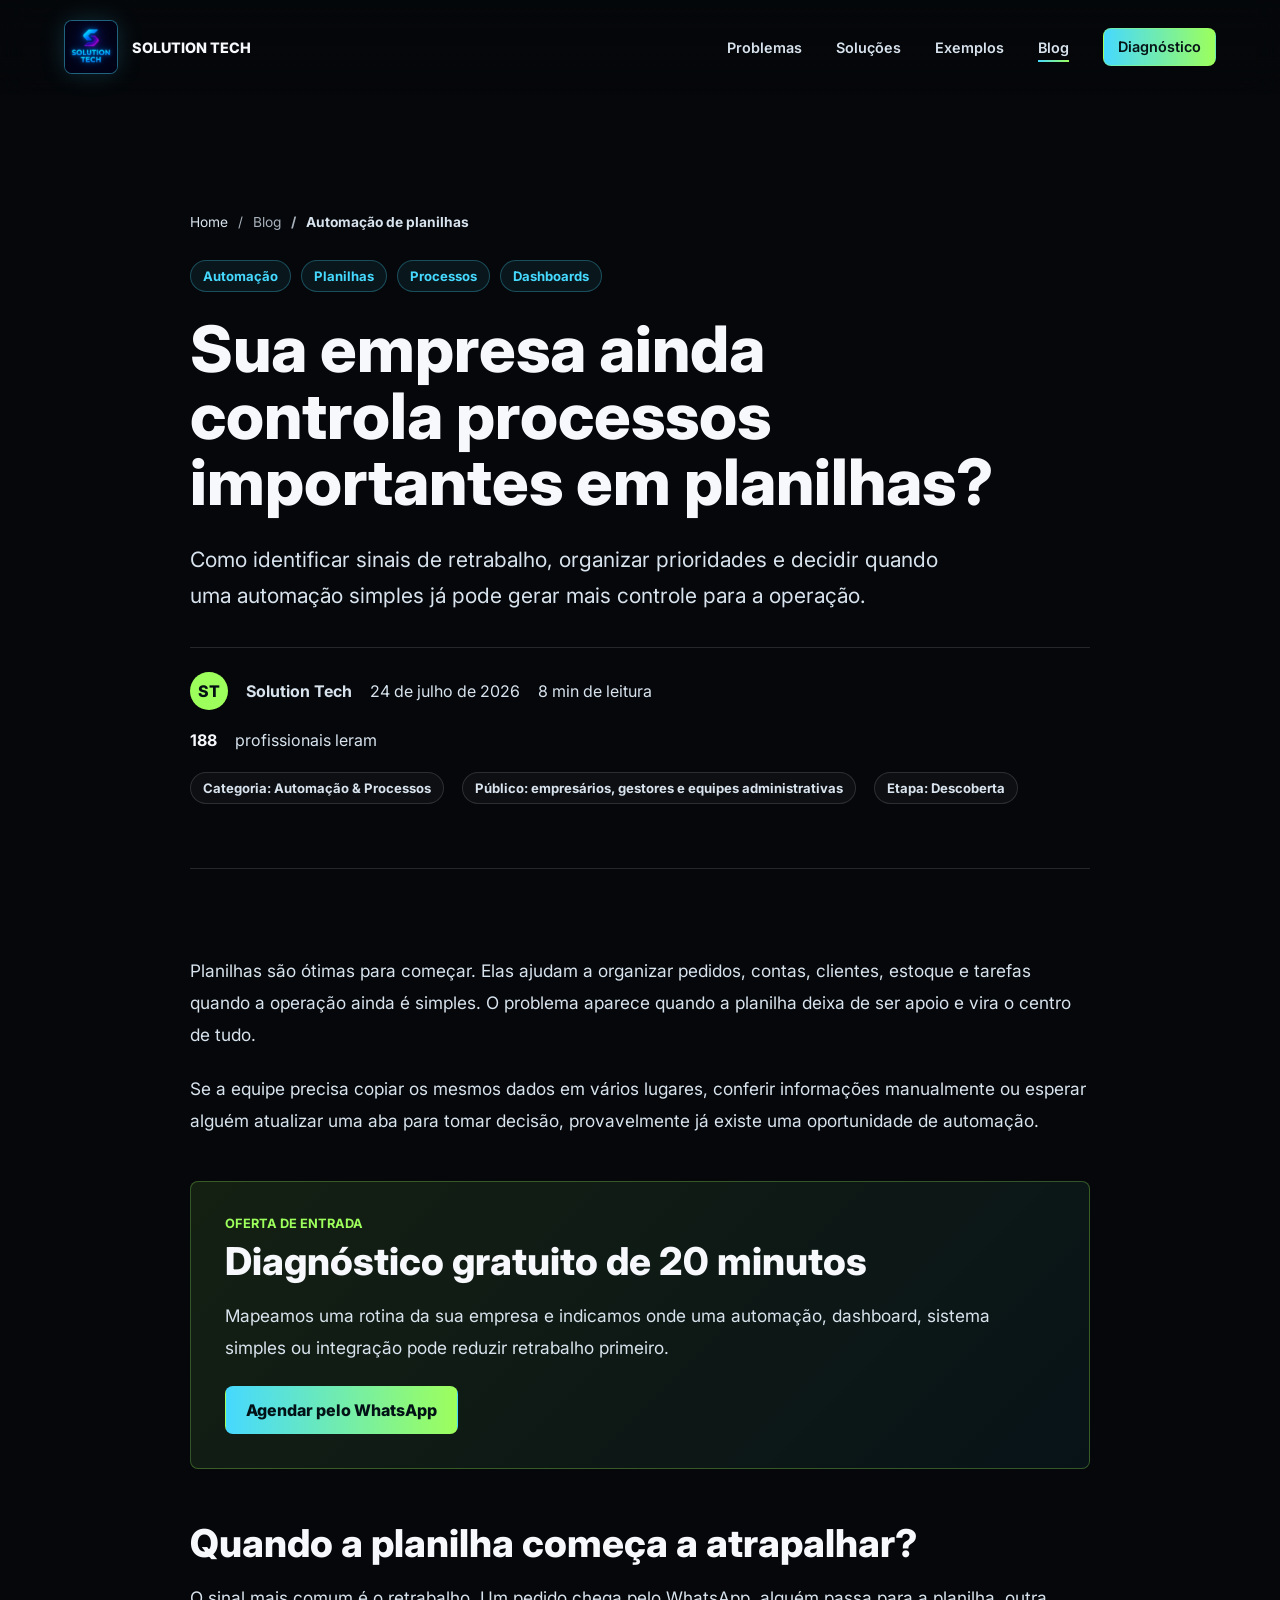
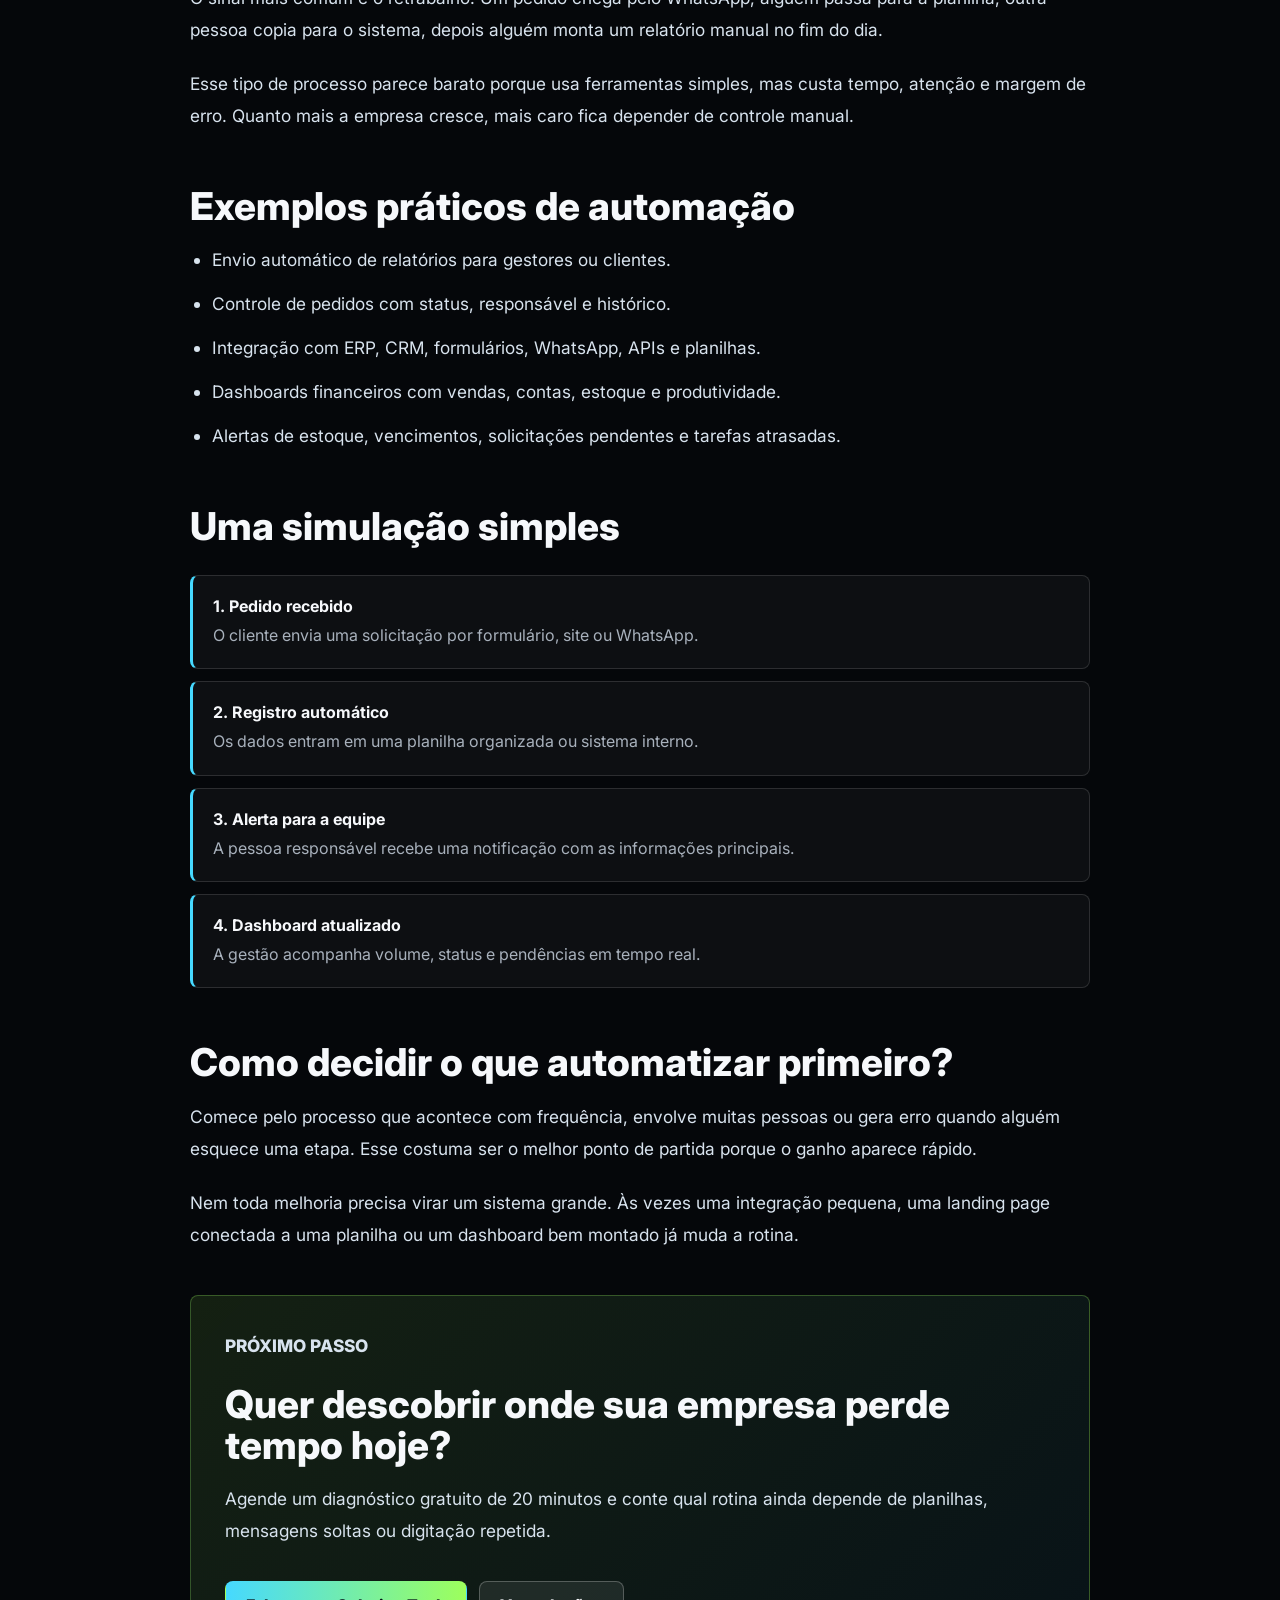
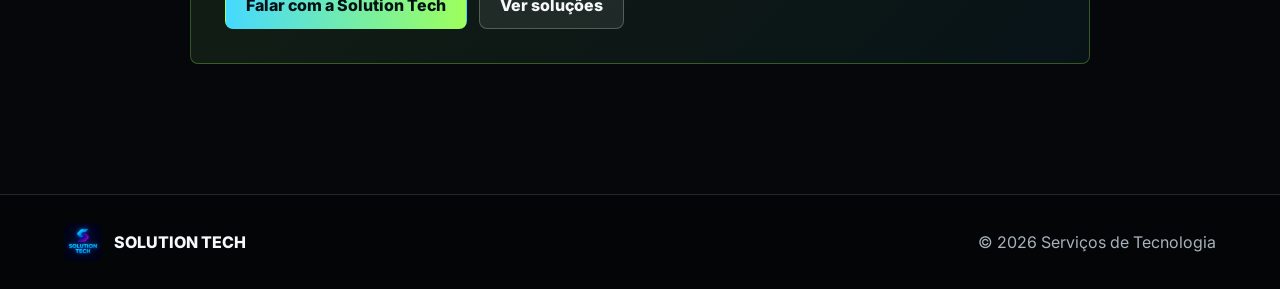
==== blog.html @ 99405297 "Add blog page" ====
<!DOCTYPE html>
<html lang="pt-BR">
<head>
  <meta charset="UTF-8">
  <meta name="viewport" content="width=device-width, initial-scale=1.0">
  <meta name="description" content="Artigo da Solution Tech sobre como identificar processos em planilhas que podem ser automatizados para reduzir retrabalho e melhorar a gestão.">
  <title>Quando automatizar processos em planilhas? | Blog Solution Tech</title>
  <link rel="preconnect" href="https://fonts.googleapis.com">
  <link rel="preconnect" href="https://fonts.gstatic.com" crossorigin>
  <link href="https://fonts.googleapis.com/css2?family=Inter:wght@400;500;600;700;800&display=swap" rel="stylesheet">
  <link rel="stylesheet" href="styles.css">
</head>
<body>
  <header class="site-header is-scrolled" data-header>
    <a class="brand" href="index.html#inicio" aria-label="SOLUTION TECH">
      <span class="brand-mark">
        <img src="assets/solution-tech-logo.png" alt="">
      </span>
      <span>SOLUTION TECH</span>
    </a>

    <button class="nav-toggle" type="button" aria-label="Abrir menu" aria-expanded="false" data-nav-toggle>
      <span></span>
      <span></span>
      <span></span>
    </button>

    <nav class="site-nav" data-nav>
      <a href="index.html#problemas">Problemas</a>
      <a href="index.html#servicos">Soluções</a>
      <a href="index.html#exemplos">Exemplos</a>
      <a href="blog.html" class="is-active">Blog</a>
      <a class="nav-cta" href="index.html#contato">Diagnóstico</a>
    </nav>
  </header>

  <main class="blog-page">
    <article class="blog-article">
      <header class="blog-hero">
        <nav class="breadcrumbs" aria-label="Caminho da página">
          <a href="index.html">Home</a>
          <span>Blog</span>
          <strong>Automação de planilhas</strong>
        </nav>

        <div class="keyword-row" aria-label="Palavras-chave do artigo">
          <span>Automação</span>
          <span>Planilhas</span>
          <span>Processos</span>
          <span>Dashboards</span>
        </div>

        <h1>Sua empresa ainda controla processos importantes em planilhas?</h1>
        <p class="blog-subtitle">
          Como identificar sinais de retrabalho, organizar prioridades e decidir quando uma automação simples já pode gerar mais controle para a operação.
        </p>

        <div class="article-meta">
          <div class="author-badge" aria-hidden="true">ST</div>
          <strong>Solution Tech</strong>
          <span>24 de julho de 2026</span>
          <span>8 min de leitura</span>
        </div>

        <div class="read-counter" data-read-counter data-read-base="187">
          <strong data-read-count>187</strong>
          <span>profissionais leram</span>
        </div>

        <div class="article-taxonomy">
          <span>Categoria: Automação & Processos</span>
          <span>Público: empresários, gestores e equipes administrativas</span>
          <span>Etapa: Descoberta</span>
        </div>
      </header>

      <div class="article-body">
        <p>
          Planilhas são ótimas para começar. Elas ajudam a organizar pedidos, contas, clientes, estoque e tarefas quando a operação ainda é simples. O problema aparece quando a planilha deixa de ser apoio e vira o centro de tudo.
        </p>
        <p>
          Se a equipe precisa copiar os mesmos dados em vários lugares, conferir informações manualmente ou esperar alguém atualizar uma aba para tomar decisão, provavelmente já existe uma oportunidade de automação.
        </p>

        <section class="article-callout">
          <strong>Oferta de entrada</strong>
          <h2>Diagnóstico gratuito de 20 minutos</h2>
          <p>Mapeamos uma rotina da sua empresa e indicamos onde uma automação, dashboard, sistema simples ou integração pode reduzir retrabalho primeiro.</p>
          <a class="button button-primary" href="https://wa.me/5517992321782?text=Ol%C3%A1%2C%20li%20o%20artigo%20da%20SOLUTION%20TECH%20sobre%20automa%C3%A7%C3%A3o%20de%20planilhas.%20Gostaria%20de%20agendar%20um%20diagn%C3%B3stico%20gratuito%20de%2020%20minutos." target="_blank" rel="noreferrer">Agendar pelo WhatsApp</a>
        </section>

        <h2>Quando a planilha começa a atrapalhar?</h2>
        <p>
          O sinal mais comum é o retrabalho. Um pedido chega pelo WhatsApp, alguém passa para a planilha, outra pessoa copia para o sistema, depois alguém monta um relatório manual no fim do dia.
        </p>
        <p>
          Esse tipo de processo parece barato porque usa ferramentas simples, mas custa tempo, atenção e margem de erro. Quanto mais a empresa cresce, mais caro fica depender de controle manual.
        </p>

        <h2>Exemplos práticos de automação</h2>
        <ul>
          <li>Envio automático de relatórios para gestores ou clientes.</li>
          <li>Controle de pedidos com status, responsável e histórico.</li>
          <li>Integração com ERP, CRM, formulários, WhatsApp, APIs e planilhas.</li>
          <li>Dashboards financeiros com vendas, contas, estoque e produtividade.</li>
          <li>Alertas de estoque, vencimentos, solicitações pendentes e tarefas atrasadas.</li>
        </ul>

        <h2>Uma simulação simples</h2>
        <div class="article-flow">
          <div><strong>1. Pedido recebido</strong><span>O cliente envia uma solicitação por formulário, site ou WhatsApp.</span></div>
          <div><strong>2. Registro automático</strong><span>Os dados entram em uma planilha organizada ou sistema interno.</span></div>
          <div><strong>3. Alerta para a equipe</strong><span>A pessoa responsável recebe uma notificação com as informações principais.</span></div>
          <div><strong>4. Dashboard atualizado</strong><span>A gestão acompanha volume, status e pendências em tempo real.</span></div>
        </div>

        <h2>Como decidir o que automatizar primeiro?</h2>
        <p>
          Comece pelo processo que acontece com frequência, envolve muitas pessoas ou gera erro quando alguém esquece uma etapa. Esse costuma ser o melhor ponto de partida porque o ganho aparece rápido.
        </p>
        <p>
          Nem toda melhoria precisa virar um sistema grande. Às vezes uma integração pequena, uma landing page conectada a uma planilha ou um dashboard bem montado já muda a rotina.
        </p>

        <section class="article-cta">
          <p class="eyebrow">Próximo passo</p>
          <h2>Quer descobrir onde sua empresa perde tempo hoje?</h2>
          <p>Agende um diagnóstico gratuito de 20 minutos e conte qual rotina ainda depende de planilhas, mensagens soltas ou digitação repetida.</p>
          <div class="hero-actions">
            <a class="button button-primary" href="https://wa.me/5517992321782?text=Ol%C3%A1%2C%20lemos%20o%20blog%20da%20SOLUTION%20TECH%20e%20queremos%20entender%20como%20automatizar%20uma%20rotina%20da%20nossa%20empresa." target="_blank" rel="noreferrer">Falar com a Solution Tech</a>
            <a class="button button-secondary" href="index.html#servicos">Ver soluções</a>
          </div>
        </section>
      </div>
    </article>
  </main>

  <footer class="site-footer">
    <span class="footer-brand">
      <img src="assets/solution-tech-logo.png" alt="">
      SOLUTION TECH
    </span>
    <span>© <span data-year></span> Serviços de Tecnologia</span>
  </footer>

  <script src="script.js"></script>
</body>
</html>
---- styles.css ----
:root {
  --bg: #05070a;
  --panel: #0b1015;
  --panel-strong: #111820;
  --line: rgba(255, 255, 255, 0.13);
  --text: #f6f8fb;
  --muted: #a8b1bc;
  --soft: #d8e3ee;
  --cyan: #46d9ff;
  --lime: #9dff5c;
  --amber: #ffbd66;
  --shadow: 0 24px 80px rgba(0, 0, 0, 0.35);
}

* {
  box-sizing: border-box;
}

html {
  scroll-behavior: smooth;
}

body {
  margin: 0;
  font-family: "Inter", Arial, sans-serif;
  color: var(--text);
  background: var(--bg);
  letter-spacing: 0;
}

body.menu-open {
  overflow: hidden;
}

a {
  color: inherit;
  text-decoration: none;
}

img,
svg {
  display: block;
}

button,
input,
select,
textarea {
  font: inherit;
}

.site-header {
  position: fixed;
  top: 0;
  left: 0;
  right: 0;
  z-index: 20;
  display: flex;
  align-items: center;
  justify-content: space-between;
  gap: 24px;
  padding: 20px clamp(20px, 5vw, 72px);
  background: linear-gradient(180deg, rgba(5, 7, 10, 0.86), rgba(5, 7, 10, 0.28));
  backdrop-filter: blur(16px);
  border-bottom: 1px solid transparent;
  transition: border-color 180ms ease, background 180ms ease;
}

.site-header.is-scrolled {
  background: rgba(5, 7, 10, 0.88);
  border-color: var(--line);
}

.brand {
  display: inline-flex;
  align-items: center;
  gap: 14px;
  min-width: max-content;
  font-size: 0.9rem;
  font-weight: 800;
}

.brand-mark {
  display: grid;
  width: 54px;
  height: 54px;
  place-items: center;
  overflow: hidden;
  border: 1px solid rgba(70, 217, 255, 0.44);
  border-radius: 8px;
  background: #020718;
  box-shadow: 0 0 24px rgba(70, 217, 255, 0.18);
}

.brand-mark img {
  width: 100%;
  height: 100%;
  object-fit: cover;
}

.site-nav {
  display: flex;
  align-items: center;
  gap: clamp(18px, 3vw, 34px);
  color: var(--soft);
  font-size: 0.9rem;
  font-weight: 600;
}

.site-nav a {
  position: relative;
  padding: 6px 0;
}

.site-nav .nav-cta {
  min-height: 38px;
  padding: 9px 14px;
  border: 1px solid rgba(157, 255, 92, 0.42);
  border-radius: 8px;
  color: #061316;
  background: linear-gradient(90deg, var(--cyan), var(--lime));
}

.site-nav a::after {
  position: absolute;
  right: 0;
  bottom: 0;
  left: 0;
  height: 2px;
  content: "";
  background: linear-gradient(90deg, var(--cyan), var(--lime));
  transform: scaleX(0);
  transform-origin: left;
  transition: transform 180ms ease;
}

.site-nav a:hover::after,
.site-nav a.is-active::after {
  transform: scaleX(1);
}

.site-nav .nav-cta::after {
  display: none;
}

.nav-toggle {
  display: none;
  width: 42px;
  height: 42px;
  padding: 0;
  place-items: center;
  border: 1px solid var(--line);
  border-radius: 8px;
  color: var(--text);
  background: rgba(255, 255, 255, 0.04);
}

.nav-toggle span {
  display: block;
  width: 18px;
  height: 2px;
  margin: 3px auto;
  background: currentColor;
}

.hero {
  position: relative;
  min-height: 92svh;
  display: grid;
  align-items: center;
  padding: 120px clamp(20px, 5vw, 72px) 34px;
  overflow: hidden;
  isolation: isolate;
}

.hero-media {
  position: absolute;
  inset: 0;
  z-index: -2;
  width: 100%;
  height: 100%;
  object-fit: cover;
  object-position: center;
}

.hero-shade {
  position: absolute;
  inset: 0;
  z-index: -1;
  background:
    linear-gradient(90deg, rgba(5, 7, 10, 0.95) 0%, rgba(5, 7, 10, 0.78) 38%, rgba(5, 7, 10, 0.3) 100%),
    linear-gradient(180deg, rgba(5, 7, 10, 0.32), rgba(5, 7, 10, 0.92));
}

.hero-content {
  width: min(760px, 100%);
}

.eyebrow {
  margin: 0 0 14px;
  color: var(--lime);
  font-size: 0.78rem;
  font-weight: 800;
  text-transform: uppercase;
}

h1,
h2,
h3,
p {
  overflow-wrap: anywhere;
}

h1 {
  max-width: 760px;
  margin: 0;
  font-size: clamp(2.55rem, 6vw, 5.9rem);
  line-height: 0.98;
  font-weight: 800;
}

h2 {
  margin: 0;
  font-size: clamp(2rem, 4vw, 3.6rem);
  line-height: 1.06;
  font-weight: 800;
}

h3 {
  margin: 0;
  font-size: 1.08rem;
  line-height: 1.25;
}

.hero-copy {
  max-width: 640px;
  margin: 26px 0 0;
  color: var(--soft);
  font-size: clamp(1.02rem, 2vw, 1.25rem);
  line-height: 1.7;
}

.hero-offer {
  max-width: 620px;
  margin: 18px 0 0;
  color: var(--soft);
  line-height: 1.65;
}

.hero-actions {
  display: flex;
  flex-wrap: wrap;
  gap: 12px;
  margin-top: 34px;
}

.hero-checks {
  display: flex;
  flex-wrap: wrap;
  gap: 10px;
  margin: 24px 0 0;
  padding: 0;
  list-style: none;
}

.hero-checks li {
  display: inline-flex;
  align-items: center;
  gap: 8px;
  padding: 9px 12px;
  border: 1px solid rgba(255, 255, 255, 0.14);
  border-radius: 999px;
  color: var(--soft);
  background: rgba(255, 255, 255, 0.06);
}

.hero-checks li::before {
  width: 7px;
  height: 7px;
  border-radius: 999px;
  content: "";
  background: var(--lime);
  box-shadow: 0 0 14px rgba(157, 255, 92, 0.65);
}

.button {
  display: inline-flex;
  min-height: 48px;
  align-items: center;
  justify-content: center;
  padding: 13px 20px;
  border: 1px solid transparent;
  border-radius: 8px;
  font-weight: 800;
  transition: transform 180ms ease, border-color 180ms ease, background 180ms ease;
}

.button:hover {
  transform: translateY(-2px);
}

.button-primary {
  color: #021116;
  background: linear-gradient(90deg, var(--cyan), var(--lime));
}

.button-secondary {
  color: var(--text);
  border-color: rgba(255, 255, 255, 0.24);
  background: rgba(255, 255, 255, 0.08);
}

.hero-metrics {
  align-self: end;
  display: grid;
  grid-template-columns: repeat(3, minmax(0, 1fr));
  gap: 1px;
  width: min(920px, 100%);
  margin-top: 64px;
  border: 1px solid var(--line);
  background: var(--line);
  box-shadow: var(--shadow);
}

.hero-metrics div {
  min-height: 112px;
  padding: 22px;
  background: rgba(5, 7, 10, 0.76);
  backdrop-filter: blur(10px);
}

.hero-metrics strong {
  display: block;
  margin-bottom: 8px;
  color: var(--cyan);
  font-size: 0.9rem;
}

.hero-metrics span {
  color: var(--soft);
  line-height: 1.5;
}

.section,
.section-band {
  padding: clamp(70px, 9vw, 124px) clamp(20px, 5vw, 72px);
}

.section-band {
  background:
    linear-gradient(180deg, rgba(255, 255, 255, 0.02), rgba(255, 255, 255, 0)),
    var(--panel);
  border-top: 1px solid var(--line);
  border-bottom: 1px solid var(--line);
}

.section-inner {
  width: min(1180px, 100%);
  margin: 0 auto;
}

.intro-grid,
.results-grid,
.contact-grid {
  display: grid;
  grid-template-columns: minmax(0, 0.9fr) minmax(0, 1.1fr);
  gap: clamp(28px, 6vw, 86px);
  align-items: start;
}

.intro-grid p,
.proof-grid p,
.contact-grid p {
  margin: 0;
  color: var(--muted);
  font-size: 1.04rem;
  line-height: 1.8;
}

.pain-list {
  display: grid;
  gap: 14px;
}

.pain-list p {
  position: relative;
  padding: 18px 18px 18px 44px;
  border: 1px solid var(--line);
  border-radius: 8px;
  background: rgba(255, 255, 255, 0.035);
}

.pain-list p::before {
  position: absolute;
  top: 22px;
  left: 18px;
  width: 10px;
  height: 10px;
  border-radius: 999px;
  content: "";
  background: var(--amber);
}

.section-heading {
  max-width: 760px;
  margin-bottom: 36px;
}

.section-heading p {
  margin: 16px 0 0;
  color: var(--muted);
  font-size: 1.04rem;
  line-height: 1.75;
}

.service-grid {
  display: grid;
  grid-template-columns: repeat(3, minmax(0, 1fr));
  gap: 16px;
}

.service-card {
  min-height: 328px;
  padding: 28px;
  border: 1px solid var(--line);
  border-radius: 8px;
  background: linear-gradient(180deg, rgba(255, 255, 255, 0.055), rgba(255, 255, 255, 0.02));
  transition: transform 180ms ease, border-color 180ms ease, background 180ms ease;
}

.service-card:hover {
  transform: translateY(-4px);
  border-color: rgba(70, 217, 255, 0.45);
  background: linear-gradient(180deg, rgba(70, 217, 255, 0.1), rgba(255, 255, 255, 0.02));
}

.service-icon {
  display: grid;
  width: 48px;
  height: 48px;
  margin-bottom: 24px;
  place-items: center;
  border: 1px solid rgba(157, 255, 92, 0.34);
  border-radius: 8px;
  color: var(--lime);
  background: rgba(157, 255, 92, 0.08);
}

.service-icon svg {
  width: 26px;
  height: 26px;
  fill: none;
  stroke: currentColor;
  stroke-linecap: round;
  stroke-linejoin: round;
  stroke-width: 1.8;
}

.service-card p,
.steps p,
.proof-panel span {
  color: var(--muted);
  line-height: 1.7;
}

.service-fit {
  display: block;
  margin: 12px 0 12px;
  color: var(--cyan);
  font-size: 0.88rem;
  line-height: 1.5;
}

.example-grid {
  display: grid;
  grid-template-columns: repeat(3, minmax(0, 1fr));
  gap: 16px;
}

.example-grid article {
  min-height: 220px;
  padding: 24px;
  border: 1px solid var(--line);
  border-radius: 8px;
  background: rgba(255, 255, 255, 0.035);
}

.example-grid span {
  display: inline-flex;
  margin-bottom: 18px;
  padding: 7px 10px;
  border: 1px solid rgba(70, 217, 255, 0.28);
  border-radius: 999px;
  color: var(--cyan);
  font-size: 0.78rem;
  font-weight: 800;
}

.example-grid p,
.simulation-grid p,
.automation-flow p {
  color: var(--muted);
  line-height: 1.7;
}

.method-grid {
  display: grid;
  grid-template-columns: minmax(0, 0.8fr) minmax(0, 1.2fr);
  gap: clamp(28px, 6vw, 82px);
}

.steps {
  display: grid;
  gap: 14px;
}

.steps article {
  display: grid;
  grid-template-columns: 54px minmax(0, 1fr);
  gap: 18px;
  padding: 24px;
  border: 1px solid var(--line);
  border-radius: 8px;
  background: rgba(255, 255, 255, 0.035);
}

.steps span {
  display: grid;
  width: 42px;
  height: 42px;
  place-items: center;
  border-radius: 8px;
  color: #041114;
  font-weight: 800;
  background: var(--cyan);
}

.steps p {
  grid-column: 2;
  margin: -6px 0 0;
}

.simulation-grid {
  display: grid;
  grid-template-columns: minmax(0, 0.85fr) minmax(0, 1.15fr);
  gap: clamp(28px, 6vw, 82px);
  align-items: center;
}

.simulation-grid > div:first-child p {
  margin-top: 18px;
}

.automation-flow {
  display: grid;
  gap: 12px;
  counter-reset: flow;
}

.automation-flow article {
  position: relative;
  display: grid;
  grid-template-columns: 48px minmax(0, 1fr);
  gap: 8px 16px;
  padding: 22px;
  border: 1px solid var(--line);
  border-radius: 8px;
  background: linear-gradient(90deg, rgba(157, 255, 92, 0.07), rgba(255, 255, 255, 0.025));
}

.automation-flow article + article::before {
  position: absolute;
  top: -13px;
  left: 45px;
  width: 2px;
  height: 12px;
  content: "";
  background: rgba(70, 217, 255, 0.5);
}

.automation-flow span {
  display: grid;
  grid-row: span 2;
  width: 40px;
  height: 40px;
  place-items: center;
  border-radius: 8px;
  color: #041114;
  font-weight: 800;
  background: var(--lime);
}

.automation-flow strong {
  display: block;
}

.automation-flow p {
  margin: 0;
}

.proof-grid {
  display: grid;
  grid-template-columns: minmax(0, 0.95fr) minmax(0, 1.05fr);
  gap: clamp(28px, 6vw, 86px);
  align-items: center;
}

.proof-grid p {
  margin-top: 18px;
}

.proof-grid {
  align-items: center;
}

.proof-panel {
  display: grid;
  gap: 14px;
}

.proof-panel div {
  padding: 24px;
  border: 1px solid var(--line);
  border-left: 3px solid var(--cyan);
  border-radius: 8px;
  background: linear-gradient(90deg, rgba(70, 217, 255, 0.09), rgba(255, 255, 255, 0.025));
}

.proof-panel strong,
.proof-panel span {
  display: block;
}

.proof-panel strong {
  margin-bottom: 8px;
}

.contact-grid {
  align-items: stretch;
}

.contact-links {
  display: flex;
  flex-wrap: wrap;
  gap: 12px;
  margin-top: 28px;
}

.contact-links a {
  padding: 12px 14px;
  border: 1px solid var(--line);
  border-radius: 8px;
  color: var(--soft);
  background: rgba(255, 255, 255, 0.035);
}

.contact-links .contact-whatsapp {
  color: #061316;
  border-color: transparent;
  font-weight: 800;
  background: linear-gradient(90deg, var(--lime), var(--cyan));
}

.contact-note {
  display: grid;
  gap: 8px;
  margin-top: 26px;
  padding: 18px;
  border: 1px solid rgba(157, 255, 92, 0.24);
  border-radius: 8px;
  background: rgba(157, 255, 92, 0.06);
}

.contact-note strong {
  color: var(--text);
}

.contact-note span {
  color: var(--muted);
  line-height: 1.6;
}

.contact-form {
  display: grid;
  gap: 14px;
  padding: 28px;
  border: 1px solid var(--line);
  border-radius: 8px;
  background: rgba(255, 255, 255, 0.045);
}

.contact-form label {
  display: grid;
  gap: 8px;
  color: var(--soft);
  font-size: 0.92rem;
  font-weight: 700;
}

.contact-form input,
.contact-form select,
.contact-form textarea {
  width: 100%;
  border: 1px solid rgba(255, 255, 255, 0.16);
  border-radius: 8px;
  padding: 13px 14px;
  color: var(--text);
  background: rgba(5, 7, 10, 0.66);
  outline: none;
}

.contact-form textarea::placeholder {
  color: rgba(216, 227, 238, 0.48);
}

.contact-form input:focus,
.contact-form select:focus,
.contact-form textarea:focus {
  border-color: var(--cyan);
  box-shadow: 0 0 0 3px rgba(70, 217, 255, 0.14);
}

.contact-form textarea {
  resize: vertical;
}

.form-status {
  min-height: 22px;
  margin: 0;
  color: var(--lime);
  line-height: 1.5;
}

.blog-page {
  padding-top: 120px;
}

.blog-article {
  width: min(900px, calc(100% - 40px));
  margin: 0 auto;
}

.blog-hero {
  padding: clamp(54px, 8vw, 94px) 0 64px;
  border-bottom: 1px solid var(--line);
}

.breadcrumbs {
  display: flex;
  flex-wrap: wrap;
  gap: 10px;
  margin-bottom: 30px;
  color: var(--muted);
  font-size: 0.86rem;
}

.breadcrumbs a,
.breadcrumbs strong {
  color: var(--soft);
}

.breadcrumbs span::before,
.breadcrumbs strong::before {
  margin-right: 10px;
  color: var(--muted);
  content: "/";
}

.keyword-row {
  display: flex;
  flex-wrap: wrap;
  gap: 10px;
  margin-bottom: 24px;
}

.keyword-row span,
.article-taxonomy span {
  display: inline-flex;
  align-items: center;
  min-height: 30px;
  padding: 7px 12px;
  border: 1px solid rgba(70, 217, 255, 0.28);
  border-radius: 999px;
  color: var(--cyan);
  background: rgba(70, 217, 255, 0.08);
  font-size: 0.82rem;
  font-weight: 700;
}

.blog-hero h1 {
  max-width: 840px;
  margin: 0;
  font-size: clamp(2.45rem, 5vw, 4.8rem);
  line-height: 1.04;
}

.blog-subtitle {
  max-width: 780px;
  margin: 26px 0 0;
  color: var(--soft);
  font-size: clamp(1.08rem, 2vw, 1.32rem);
  line-height: 1.7;
}

.article-meta,
.read-counter,
.article-taxonomy {
  display: flex;
  flex-wrap: wrap;
  align-items: center;
  gap: 12px 18px;
}

.article-meta {
  margin-top: 34px;
  padding-top: 24px;
  border-top: 1px solid var(--line);
  color: var(--soft);
}

.author-badge {
  display: grid;
  width: 38px;
  height: 38px;
  place-items: center;
  border-radius: 999px;
  color: #041114;
  font-weight: 800;
  background: var(--lime);
}

.read-counter {
  margin-top: 20px;
  color: var(--soft);
}

.read-counter strong {
  color: var(--text);
}

.article-taxonomy {
  margin-top: 22px;
}

.article-taxonomy span {
  color: var(--soft);
  border-color: var(--line);
  background: rgba(255, 255, 255, 0.035);
}

.article-body {
  padding: clamp(54px, 8vw, 86px) 0;
}

.article-body p,
.article-body li {
  color: var(--soft);
  font-size: 1.08rem;
  line-height: 1.85;
}

.article-body p {
  margin: 0 0 22px;
}

.article-body h2 {
  margin: 54px 0 18px;
  font-size: clamp(1.75rem, 3vw, 2.5rem);
}

.article-body ul {
  display: grid;
  gap: 12px;
  margin: 0 0 24px;
  padding-left: 22px;
}

.article-callout,
.article-cta {
  margin: 44px 0;
  padding: clamp(24px, 4vw, 34px);
  border: 1px solid rgba(157, 255, 92, 0.28);
  border-radius: 8px;
  background: linear-gradient(135deg, rgba(157, 255, 92, 0.1), rgba(70, 217, 255, 0.06));
}

.article-callout strong {
  display: block;
  margin-bottom: 10px;
  color: var(--lime);
  text-transform: uppercase;
  font-size: 0.8rem;
}

.article-callout h2,
.article-cta h2 {
  margin-top: 0;
}

.article-callout .button {
  width: fit-content;
}

.article-flow {
  display: grid;
  gap: 12px;
  margin: 28px 0 12px;
}

.article-flow div {
  padding: 20px;
  border: 1px solid var(--line);
  border-left: 3px solid var(--cyan);
  border-radius: 8px;
  background: rgba(255, 255, 255, 0.035);
}

.article-flow strong,
.article-flow span {
  display: block;
}

.article-flow span {
  margin-top: 6px;
  color: var(--muted);
  line-height: 1.65;
}

.site-footer {
  display: flex;
  flex-wrap: wrap;
  align-items: center;
  justify-content: space-between;
  gap: 12px;
  padding: 28px clamp(20px, 5vw, 72px);
  color: var(--muted);
  border-top: 1px solid var(--line);
  background: #030506;
}

.footer-brand {
  display: inline-flex;
  align-items: center;
  gap: 12px;
  color: var(--text);
  font-weight: 800;
}

.footer-brand img {
  width: 38px;
  height: 38px;
  border-radius: 8px;
  object-fit: cover;
}

@media (max-width: 900px) {
  .nav-toggle {
    display: block;
  }

  .site-nav {
    position: fixed;
    top: 76px;
    right: 20px;
    left: 20px;
    display: none;
    flex-direction: column;
    align-items: stretch;
    gap: 0;
    padding: 10px;
    border: 1px solid var(--line);
    border-radius: 8px;
    background: rgba(5, 7, 10, 0.96);
  }

  .site-nav.is-open {
    display: flex;
  }

  .site-nav a {
    padding: 15px;
  }

  .site-nav .nav-cta {
    justify-content: center;
    margin-top: 6px;
  }

  .hero {
    min-height: auto;
    padding-top: 112px;
  }

  .hero-metrics,
  .intro-grid,
  .method-grid,
  .simulation-grid,
  .proof-grid,
  .contact-grid {
    grid-template-columns: 1fr;
  }

  .hero-metrics {
    margin-top: 48px;
  }

  .service-grid {
    grid-template-columns: repeat(2, minmax(0, 1fr));
  }

  .example-grid {
    grid-template-columns: repeat(2, minmax(0, 1fr));
  }
}

@media (max-width: 640px) {
  .brand span:last-child {
    font-size: 0.78rem;
  }

  .brand-mark {
    width: 46px;
    height: 46px;
  }

  .hero {
    padding-bottom: 24px;
  }

  .hero-shade {
    background:
      linear-gradient(90deg, rgba(5, 7, 10, 0.95), rgba(5, 7, 10, 0.62)),
      linear-gradient(180deg, rgba(5, 7, 10, 0.32), rgba(5, 7, 10, 0.94));
  }

  .hero-actions,
  .hero-checks,
  .contact-links {
    flex-direction: column;
  }

  .button,
  .contact-links a {
    width: 100%;
  }

  .hero-metrics,
  .service-grid,
  .example-grid {
    grid-template-columns: 1fr;
  }

  .hero-metrics div,
  .service-card {
    min-height: unset;
  }

  .steps article {
    grid-template-columns: 42px minmax(0, 1fr);
    padding: 20px;
  }

  .blog-page {
    padding-top: 96px;
  }

  .article-callout .button {
    width: 100%;
  }
}
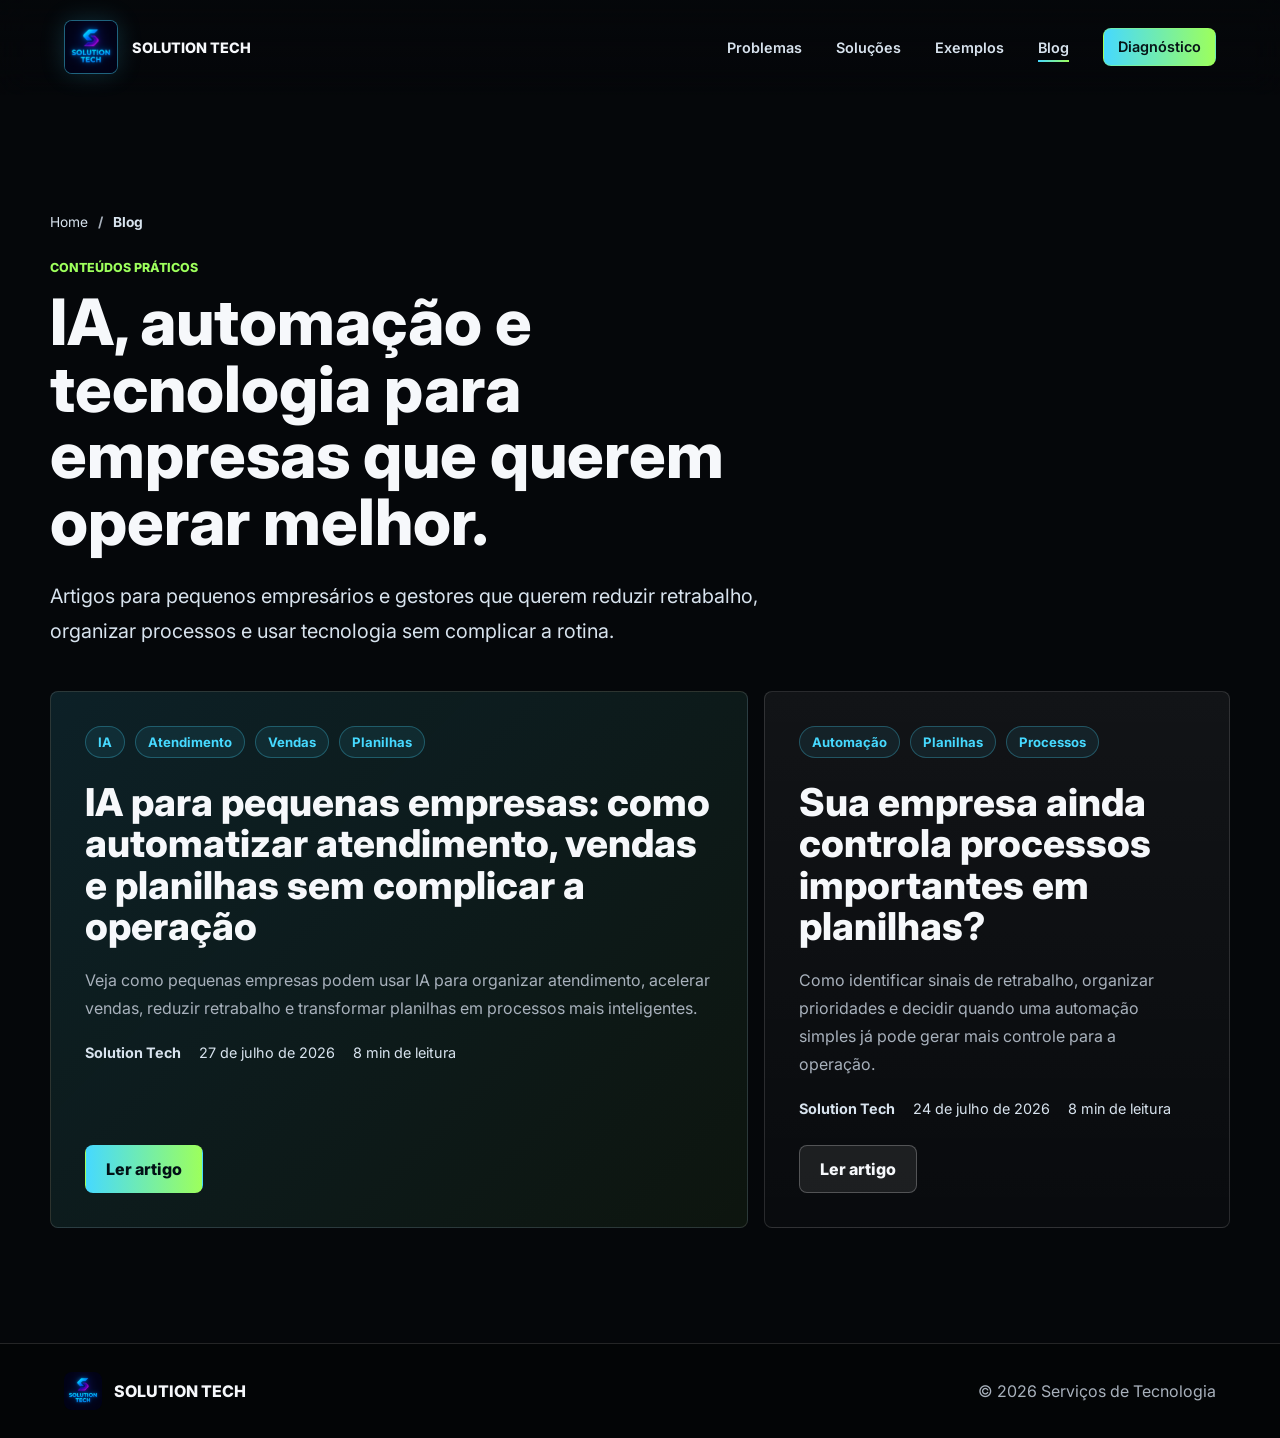
==== commit d4db4da5: "Add AI article to blog" ====
--- a/blog.html
+++ b/blog.html
@@ -3,8 +3,8 @@
 <head>
   <meta charset="UTF-8">
   <meta name="viewport" content="width=device-width, initial-scale=1.0">
-  <meta name="description" content="Artigo da Solution Tech sobre como identificar processos em planilhas que podem ser automatizados para reduzir retrabalho e melhorar a gestão.">
-  <title>Quando automatizar processos em planilhas? | Blog Solution Tech</title>
+  <meta name="description" content="Blog da Solution Tech com conteúdos sobre IA, automação, sistemas, dashboards, sites e tecnologia para pequenas empresas.">
+  <title>Blog | Solution Tech</title>
   <link rel="preconnect" href="https://fonts.googleapis.com">
   <link rel="preconnect" href="https://fonts.gstatic.com" crossorigin>
   <link href="https://fonts.googleapis.com/css2?family=Inter:wght@400;500;600;700;800&display=swap" rel="stylesheet">
@@ -35,104 +35,58 @@
   </header>
 
   <main class="blog-page">
-    <article class="blog-article">
-      <header class="blog-hero">
+    <section class="blog-index">
+      <div class="blog-index-header">
         <nav class="breadcrumbs" aria-label="Caminho da página">
           <a href="index.html">Home</a>
-          <span>Blog</span>
-          <strong>Automação de planilhas</strong>
+          <strong>Blog</strong>
         </nav>
+        <p class="eyebrow">Conteúdos práticos</p>
+        <h1>IA, automação e tecnologia para empresas que querem operar melhor.</h1>
+        <p>
+          Artigos para pequenos empresários e gestores que querem reduzir retrabalho, organizar processos e usar tecnologia sem complicar a rotina.
+        </p>
+      </div>
 
-        <div class="keyword-row" aria-label="Palavras-chave do artigo">
-          <span>Automação</span>
-          <span>Planilhas</span>
-          <span>Processos</span>
-          <span>Dashboards</span>
-        </div>
+      <div class="blog-card-grid">
+        <article class="blog-card featured">
+          <div class="keyword-row" aria-label="Palavras-chave">
+            <span>IA</span>
+            <span>Atendimento</span>
+            <span>Vendas</span>
+            <span>Planilhas</span>
+          </div>
+          <h2>IA para pequenas empresas: como automatizar atendimento, vendas e planilhas sem complicar a operação</h2>
+          <p>
+            Veja como pequenas empresas podem usar IA para organizar atendimento, acelerar vendas, reduzir retrabalho e transformar planilhas em processos mais inteligentes.
+          </p>
+          <div class="article-meta compact">
+            <strong>Solution Tech</strong>
+            <span>27 de julho de 2026</span>
+            <span>8 min de leitura</span>
+          </div>
+          <a class="button button-primary" href="blog-ia-para-pequenas-empresas.html">Ler artigo</a>
+        </article>
 
-        <h1>Sua empresa ainda controla processos importantes em planilhas?</h1>
-        <p class="blog-subtitle">
-          Como identificar sinais de retrabalho, organizar prioridades e decidir quando uma automação simples já pode gerar mais controle para a operação.
-        </p>
-
-        <div class="article-meta">
-          <div class="author-badge" aria-hidden="true">ST</div>
-          <strong>Solution Tech</strong>
-          <span>24 de julho de 2026</span>
-          <span>8 min de leitura</span>
-        </div>
-
-        <div class="read-counter" data-read-counter data-read-base="187">
-          <strong data-read-count>187</strong>
-          <span>profissionais leram</span>
-        </div>
-
-        <div class="article-taxonomy">
-          <span>Categoria: Automação & Processos</span>
-          <span>Público: empresários, gestores e equipes administrativas</span>
-          <span>Etapa: Descoberta</span>
-        </div>
-      </header>
-
-      <div class="article-body">
-        <p>
-          Planilhas são ótimas para começar. Elas ajudam a organizar pedidos, contas, clientes, estoque e tarefas quando a operação ainda é simples. O problema aparece quando a planilha deixa de ser apoio e vira o centro de tudo.
-        </p>
-        <p>
-          Se a equipe precisa copiar os mesmos dados em vários lugares, conferir informações manualmente ou esperar alguém atualizar uma aba para tomar decisão, provavelmente já existe uma oportunidade de automação.
-        </p>
-
-        <section class="article-callout">
-          <strong>Oferta de entrada</strong>
-          <h2>Diagnóstico gratuito de 20 minutos</h2>
-          <p>Mapeamos uma rotina da sua empresa e indicamos onde uma automação, dashboard, sistema simples ou integração pode reduzir retrabalho primeiro.</p>
-          <a class="button button-primary" href="https://wa.me/5517992321782?text=Ol%C3%A1%2C%20li%20o%20artigo%20da%20SOLUTION%20TECH%20sobre%20automa%C3%A7%C3%A3o%20de%20planilhas.%20Gostaria%20de%20agendar%20um%20diagn%C3%B3stico%20gratuito%20de%2020%20minutos." target="_blank" rel="noreferrer">Agendar pelo WhatsApp</a>
-        </section>
-
-        <h2>Quando a planilha começa a atrapalhar?</h2>
-        <p>
-          O sinal mais comum é o retrabalho. Um pedido chega pelo WhatsApp, alguém passa para a planilha, outra pessoa copia para o sistema, depois alguém monta um relatório manual no fim do dia.
-        </p>
-        <p>
-          Esse tipo de processo parece barato porque usa ferramentas simples, mas custa tempo, atenção e margem de erro. Quanto mais a empresa cresce, mais caro fica depender de controle manual.
-        </p>
-
-        <h2>Exemplos práticos de automação</h2>
-        <ul>
-          <li>Envio automático de relatórios para gestores ou clientes.</li>
-          <li>Controle de pedidos com status, responsável e histórico.</li>
-          <li>Integração com ERP, CRM, formulários, WhatsApp, APIs e planilhas.</li>
-          <li>Dashboards financeiros com vendas, contas, estoque e produtividade.</li>
-          <li>Alertas de estoque, vencimentos, solicitações pendentes e tarefas atrasadas.</li>
-        </ul>
-
-        <h2>Uma simulação simples</h2>
-        <div class="article-flow">
-          <div><strong>1. Pedido recebido</strong><span>O cliente envia uma solicitação por formulário, site ou WhatsApp.</span></div>
-          <div><strong>2. Registro automático</strong><span>Os dados entram em uma planilha organizada ou sistema interno.</span></div>
-          <div><strong>3. Alerta para a equipe</strong><span>A pessoa responsável recebe uma notificação com as informações principais.</span></div>
-          <div><strong>4. Dashboard atualizado</strong><span>A gestão acompanha volume, status e pendências em tempo real.</span></div>
-        </div>
-
-        <h2>Como decidir o que automatizar primeiro?</h2>
-        <p>
-          Comece pelo processo que acontece com frequência, envolve muitas pessoas ou gera erro quando alguém esquece uma etapa. Esse costuma ser o melhor ponto de partida porque o ganho aparece rápido.
-        </p>
-        <p>
-          Nem toda melhoria precisa virar um sistema grande. Às vezes uma integração pequena, uma landing page conectada a uma planilha ou um dashboard bem montado já muda a rotina.
-        </p>
-
-        <section class="article-cta">
-          <p class="eyebrow">Próximo passo</p>
-          <h2>Quer descobrir onde sua empresa perde tempo hoje?</h2>
-          <p>Agende um diagnóstico gratuito de 20 minutos e conte qual rotina ainda depende de planilhas, mensagens soltas ou digitação repetida.</p>
-          <div class="hero-actions">
-            <a class="button button-primary" href="https://wa.me/5517992321782?text=Ol%C3%A1%2C%20lemos%20o%20blog%20da%20SOLUTION%20TECH%20e%20queremos%20entender%20como%20automatizar%20uma%20rotina%20da%20nossa%20empresa." target="_blank" rel="noreferrer">Falar com a Solution Tech</a>
-            <a class="button button-secondary" href="index.html#servicos">Ver soluções</a>
+        <article class="blog-card">
+          <div class="keyword-row" aria-label="Palavras-chave">
+            <span>Automação</span>
+            <span>Planilhas</span>
+            <span>Processos</span>
           </div>
-        </section>
+          <h2>Sua empresa ainda controla processos importantes em planilhas?</h2>
+          <p>
+            Como identificar sinais de retrabalho, organizar prioridades e decidir quando uma automação simples já pode gerar mais controle para a operação.
+          </p>
+          <div class="article-meta compact">
+            <strong>Solution Tech</strong>
+            <span>24 de julho de 2026</span>
+            <span>8 min de leitura</span>
+          </div>
+          <a class="button button-secondary" href="blog-automacao-planilhas.html">Ler artigo</a>
+        </article>
       </div>
-    </article>
+    </section>
   </main>
 
   <footer class="site-footer">
--- a/styles.css
+++ b/styles.css
@@ -738,6 +738,75 @@
 .blog-article {
   width: min(900px, calc(100% - 40px));
   margin: 0 auto;
+}
+
+.blog-index {
+  width: min(1180px, calc(100% - 40px));
+  margin: 0 auto;
+  padding: clamp(54px, 8vw, 94px) 0 clamp(70px, 9vw, 124px);
+}
+
+.blog-index-header {
+  max-width: 860px;
+  margin-bottom: 42px;
+}
+
+.blog-index-header h1 {
+  margin: 0;
+  font-size: clamp(2.45rem, 5vw, 4.8rem);
+  line-height: 1.04;
+}
+
+.blog-index-header > p:last-child {
+  max-width: 760px;
+  margin: 24px 0 0;
+  color: var(--soft);
+  font-size: clamp(1.06rem, 2vw, 1.24rem);
+  line-height: 1.75;
+}
+
+.blog-card-grid {
+  display: grid;
+  grid-template-columns: minmax(0, 1.2fr) minmax(320px, 0.8fr);
+  gap: 16px;
+}
+
+.blog-card {
+  display: flex;
+  min-height: 390px;
+  flex-direction: column;
+  align-items: flex-start;
+  padding: clamp(24px, 4vw, 34px);
+  border: 1px solid var(--line);
+  border-radius: 8px;
+  background: linear-gradient(180deg, rgba(255, 255, 255, 0.055), rgba(255, 255, 255, 0.02));
+}
+
+.blog-card.featured {
+  background: linear-gradient(135deg, rgba(70, 217, 255, 0.12), rgba(157, 255, 92, 0.06));
+}
+
+.blog-card h2 {
+  margin: 0;
+  font-size: clamp(1.7rem, 3vw, 2.7rem);
+  line-height: 1.08;
+}
+
+.blog-card p {
+  margin: 18px 0 0;
+  color: var(--muted);
+  line-height: 1.75;
+}
+
+.blog-card .button {
+  margin-top: auto;
+}
+
+.article-meta.compact {
+  margin: 22px 0 28px;
+  padding: 0;
+  border-top: 0;
+  font-size: 0.9rem;
 }
 
 .blog-hero {
@@ -1011,6 +1080,10 @@
   .example-grid {
     grid-template-columns: repeat(2, minmax(0, 1fr));
   }
+
+  .blog-card-grid {
+    grid-template-columns: 1fr;
+  }
 }
 
 @media (max-width: 640px) {
@@ -1067,4 +1140,8 @@
   .article-callout .button {
     width: 100%;
   }
-}
+
+  .blog-card {
+    min-height: unset;
+  }
+}
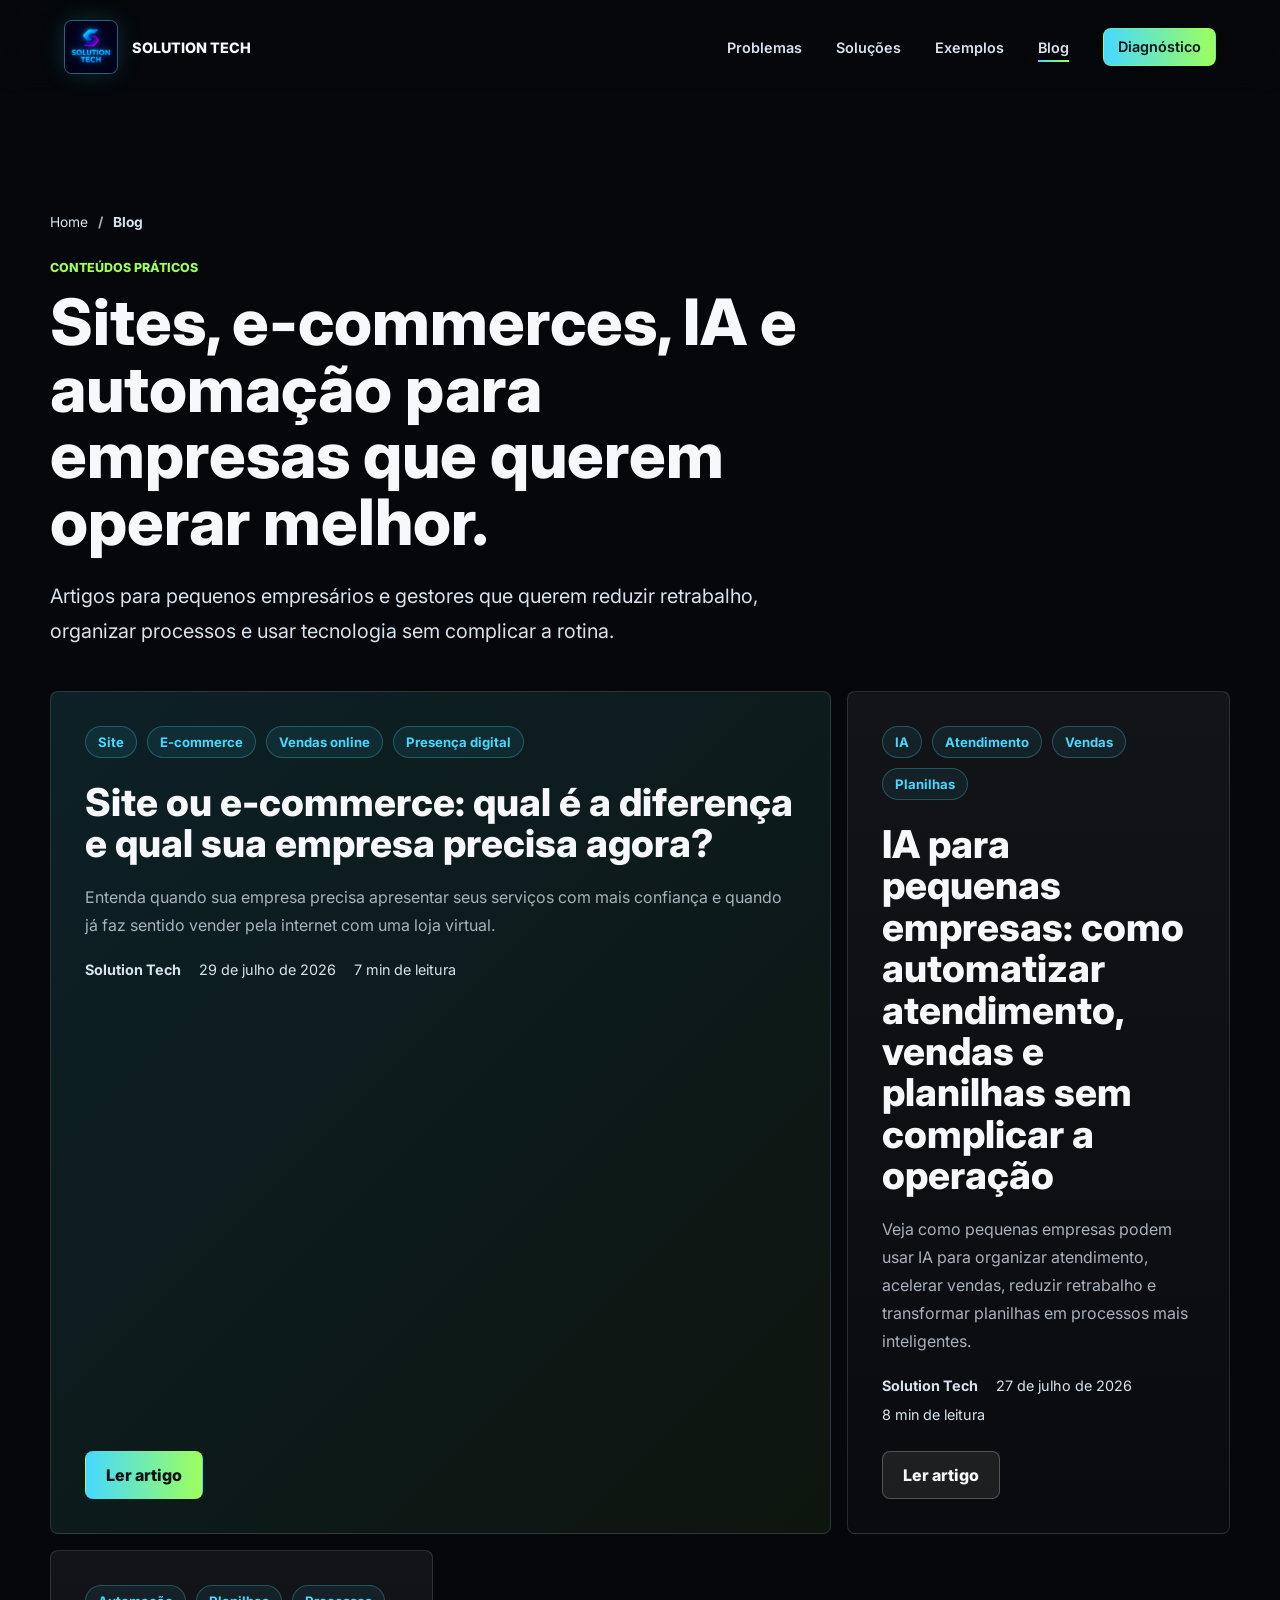
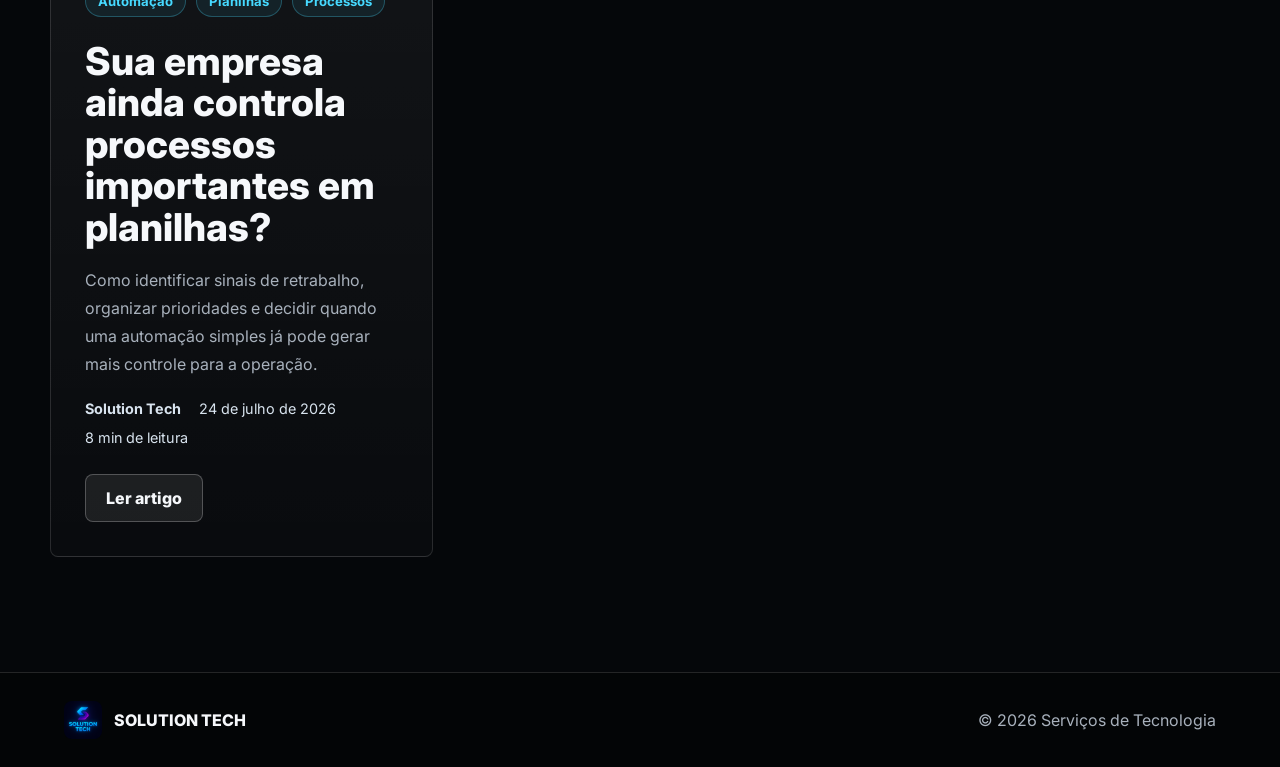
==== commit 1b92ee0b: "Add site vs ecommerce blog post" ====
--- a/blog.html
+++ b/blog.html
@@ -42,7 +42,7 @@
           <strong>Blog</strong>
         </nav>
         <p class="eyebrow">Conteúdos práticos</p>
-        <h1>IA, automação e tecnologia para empresas que querem operar melhor.</h1>
+        <h1>Sites, e-commerces, IA e automação para empresas que querem operar melhor.</h1>
         <p>
           Artigos para pequenos empresários e gestores que querem reduzir retrabalho, organizar processos e usar tecnologia sem complicar a rotina.
         </p>
@@ -50,6 +50,25 @@
 
       <div class="blog-card-grid">
         <article class="blog-card featured">
+          <div class="keyword-row" aria-label="Palavras-chave">
+            <span>Site</span>
+            <span>E-commerce</span>
+            <span>Vendas online</span>
+            <span>Presença digital</span>
+          </div>
+          <h2>Site ou e-commerce: qual é a diferença e qual sua empresa precisa agora?</h2>
+          <p>
+            Entenda quando sua empresa precisa apresentar seus serviços com mais confiança e quando já faz sentido vender pela internet com uma loja virtual.
+          </p>
+          <div class="article-meta compact">
+            <strong>Solution Tech</strong>
+            <span>29 de julho de 2026</span>
+            <span>7 min de leitura</span>
+          </div>
+          <a class="button button-primary" href="blog-diferenca-entre-site-e-ecommerce.html">Ler artigo</a>
+        </article>
+
+        <article class="blog-card">
           <div class="keyword-row" aria-label="Palavras-chave">
             <span>IA</span>
             <span>Atendimento</span>
@@ -65,7 +84,7 @@
             <span>27 de julho de 2026</span>
             <span>8 min de leitura</span>
           </div>
-          <a class="button button-primary" href="blog-ia-para-pequenas-empresas.html">Ler artigo</a>
+          <a class="button button-secondary" href="blog-ia-para-pequenas-empresas.html">Ler artigo</a>
         </article>
 
         <article class="blog-card">
--- a/styles.css
+++ b/styles.css
@@ -767,7 +767,7 @@
 
 .blog-card-grid {
   display: grid;
-  grid-template-columns: minmax(0, 1.2fr) minmax(320px, 0.8fr);
+  grid-template-columns: repeat(3, minmax(0, 1fr));
   gap: 16px;
 }
 
@@ -783,6 +783,7 @@
 }
 
 .blog-card.featured {
+  grid-column: span 2;
   background: linear-gradient(135deg, rgba(70, 217, 255, 0.12), rgba(157, 255, 92, 0.06));
 }
 
@@ -1084,6 +1085,10 @@
   .blog-card-grid {
     grid-template-columns: 1fr;
   }
+
+  .blog-card.featured {
+    grid-column: span 1;
+  }
 }
 
 @media (max-width: 640px) {
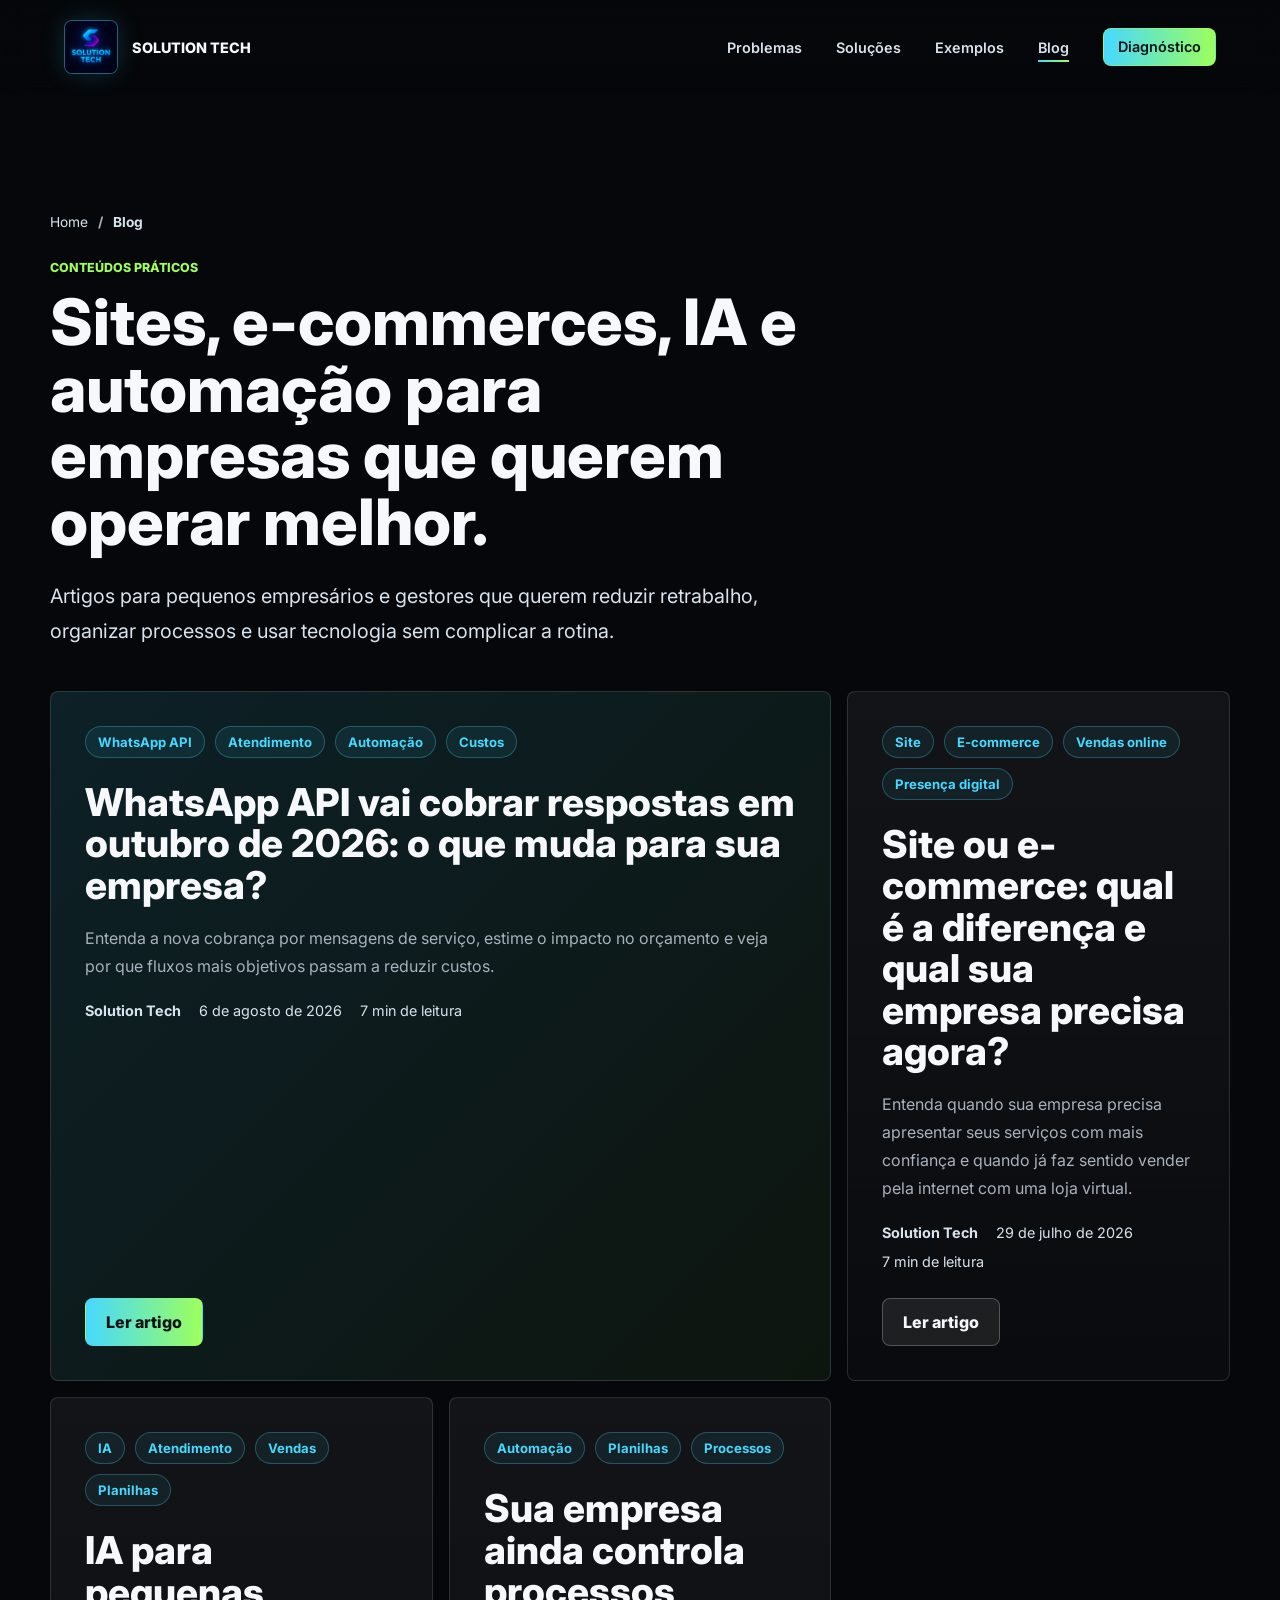
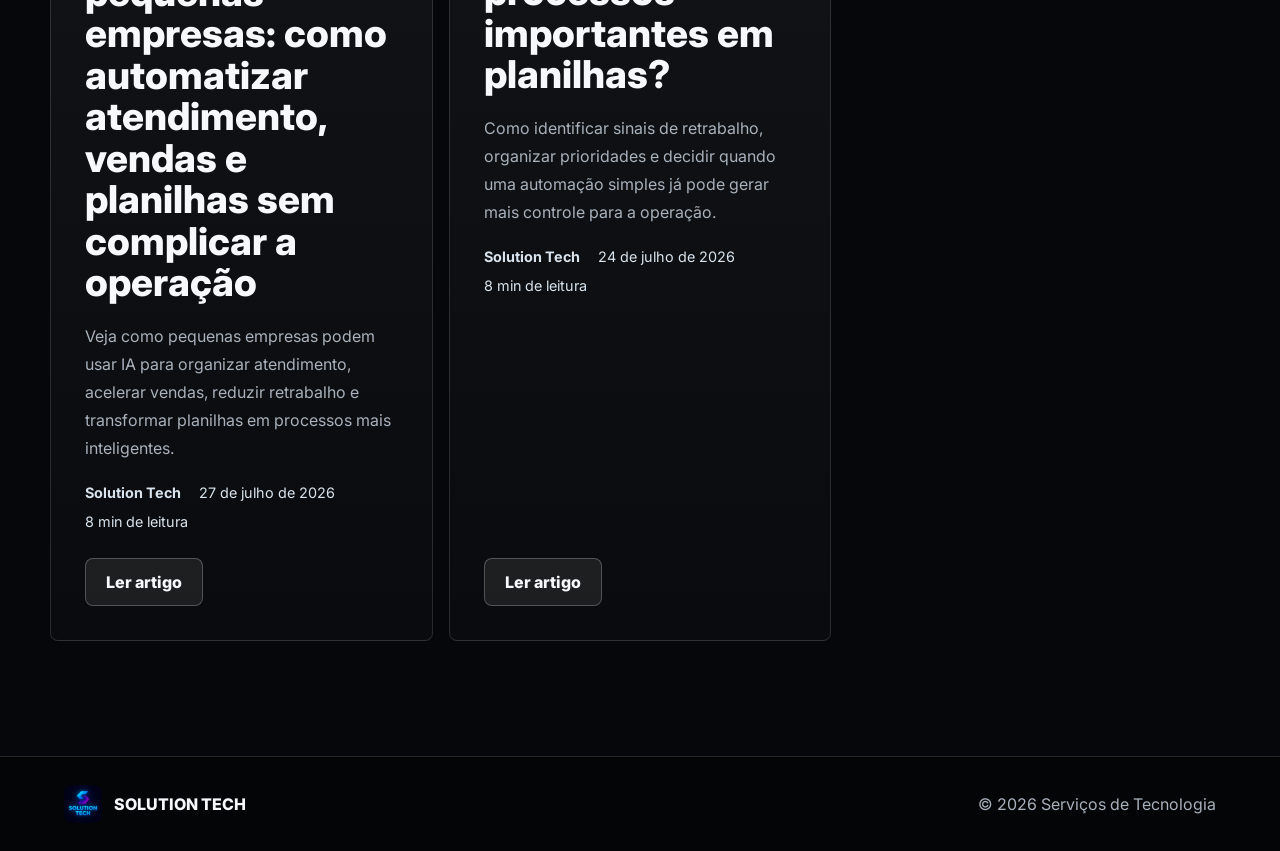
==== commit bc39f1dc: "Publish WhatsApp API pricing article" ====
--- a/blog.html
+++ b/blog.html
@@ -51,6 +51,25 @@
       <div class="blog-card-grid">
         <article class="blog-card featured">
           <div class="keyword-row" aria-label="Palavras-chave">
+            <span>WhatsApp API</span>
+            <span>Atendimento</span>
+            <span>Automação</span>
+            <span>Custos</span>
+          </div>
+          <h2>WhatsApp API vai cobrar respostas em outubro de 2026: o que muda para sua empresa?</h2>
+          <p>
+            Entenda a nova cobrança por mensagens de serviço, estime o impacto no orçamento e veja por que fluxos mais objetivos passam a reduzir custos.
+          </p>
+          <div class="article-meta compact">
+            <strong>Solution Tech</strong>
+            <span>6 de agosto de 2026</span>
+            <span>7 min de leitura</span>
+          </div>
+          <a class="button button-primary" href="blog-whatsapp-api-cobranca-outubro-2026.html">Ler artigo</a>
+        </article>
+
+        <article class="blog-card">
+          <div class="keyword-row" aria-label="Palavras-chave">
             <span>Site</span>
             <span>E-commerce</span>
             <span>Vendas online</span>
@@ -65,7 +84,7 @@
             <span>29 de julho de 2026</span>
             <span>7 min de leitura</span>
           </div>
-          <a class="button button-primary" href="blog-diferenca-entre-site-e-ecommerce.html">Ler artigo</a>
+          <a class="button button-secondary" href="blog-diferenca-entre-site-e-ecommerce.html">Ler artigo</a>
         </article>
 
         <article class="blog-card">
